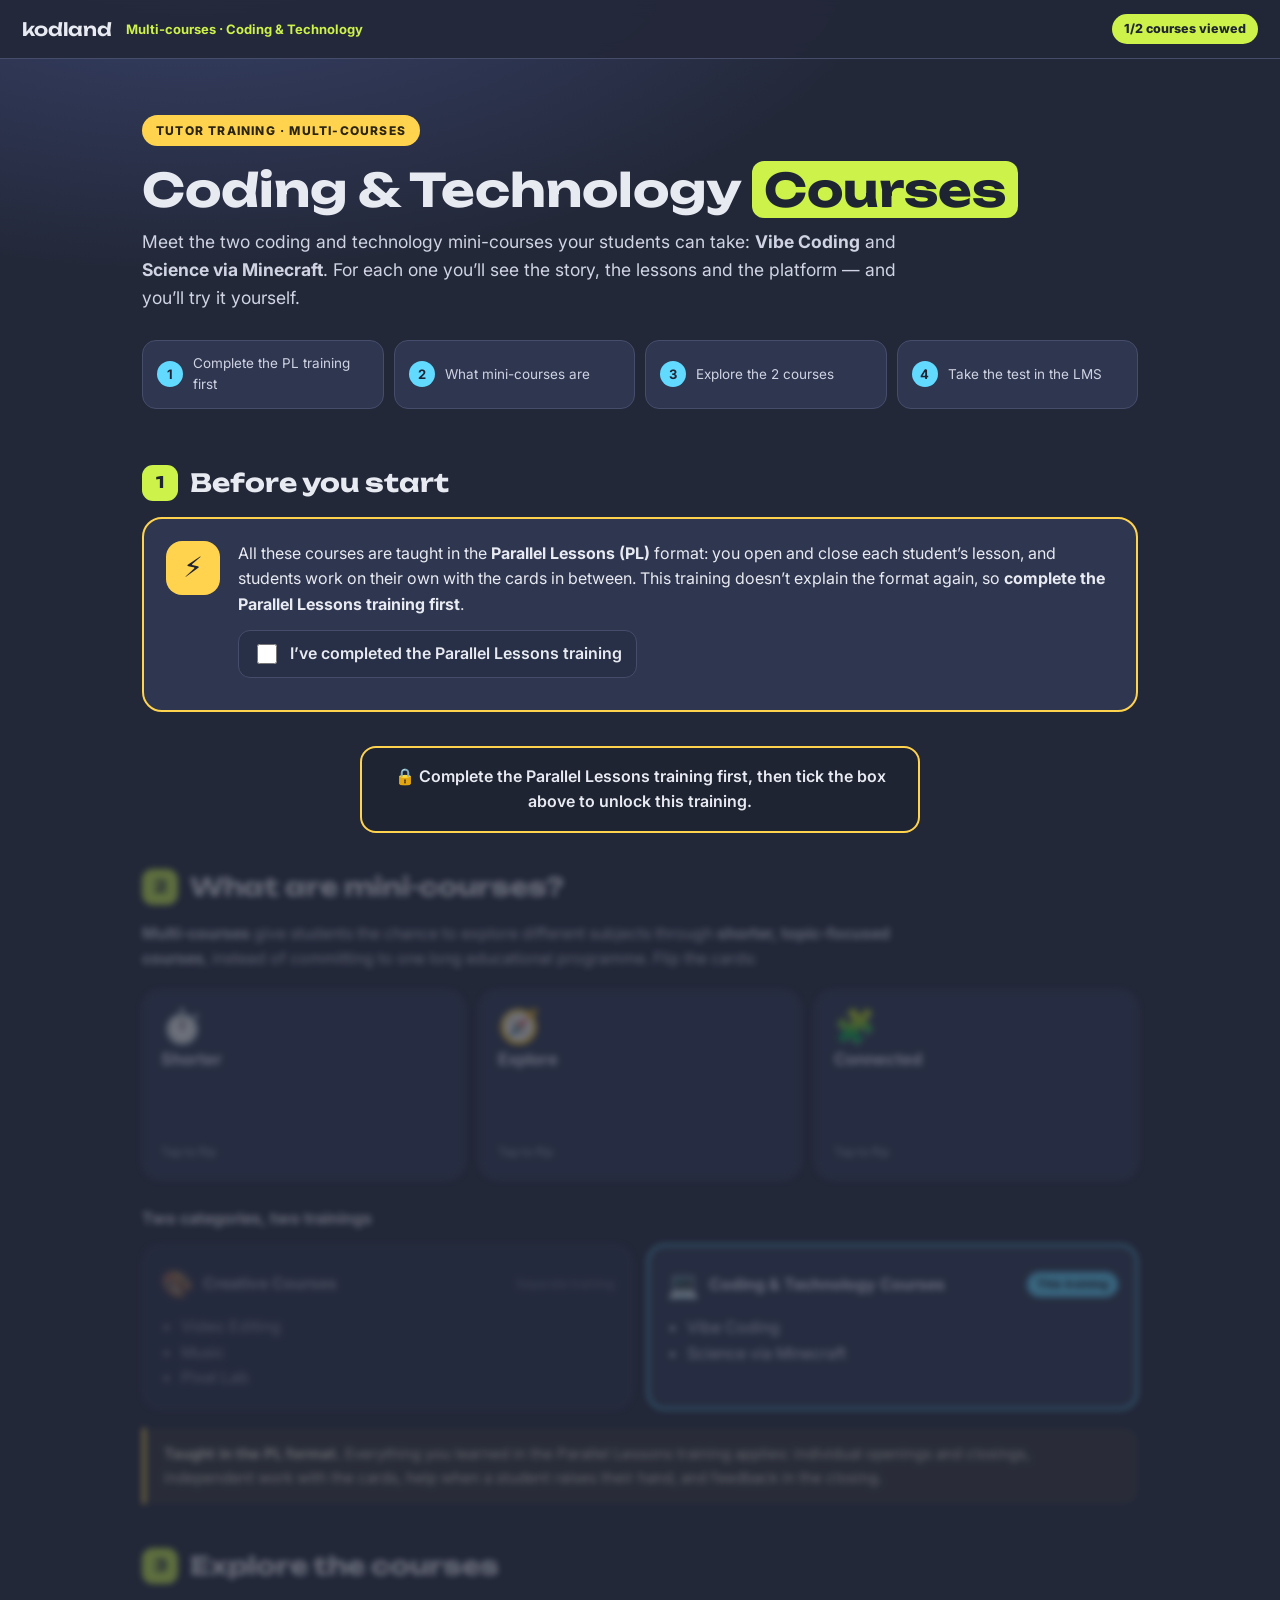
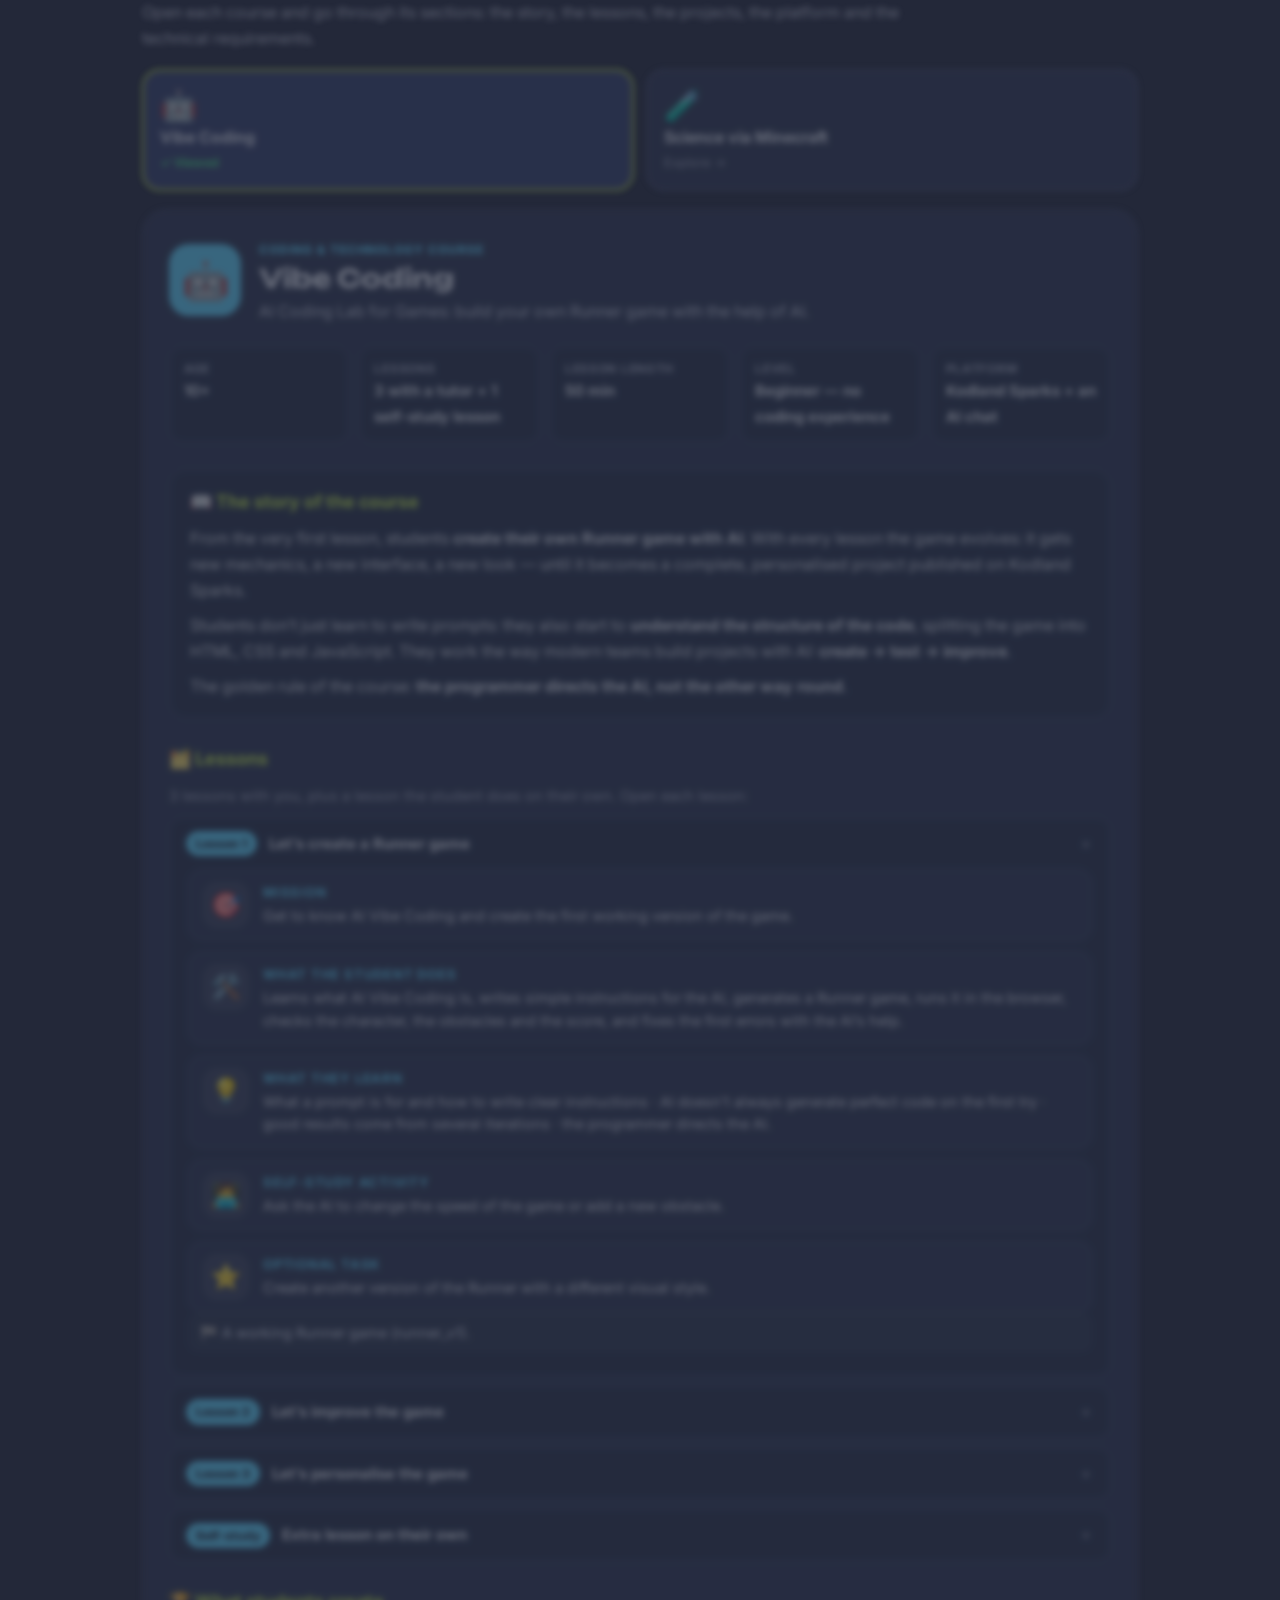
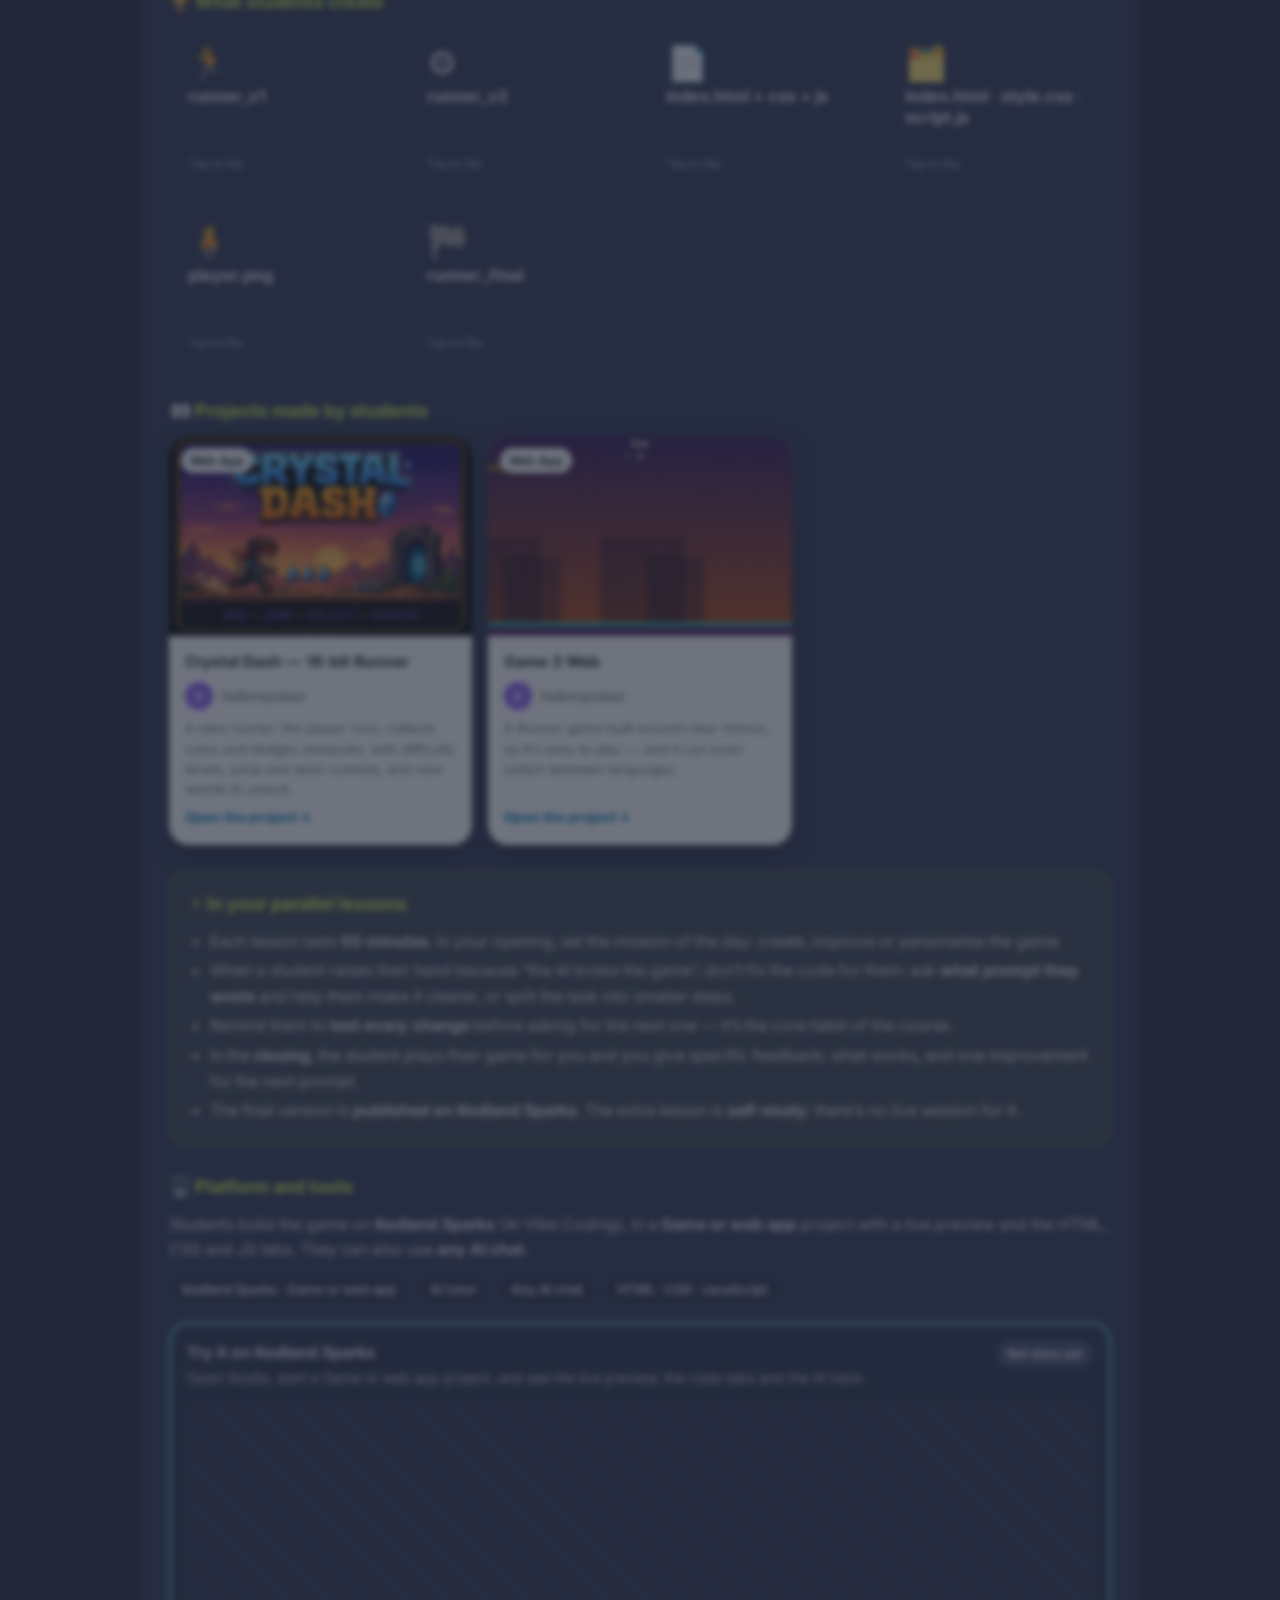
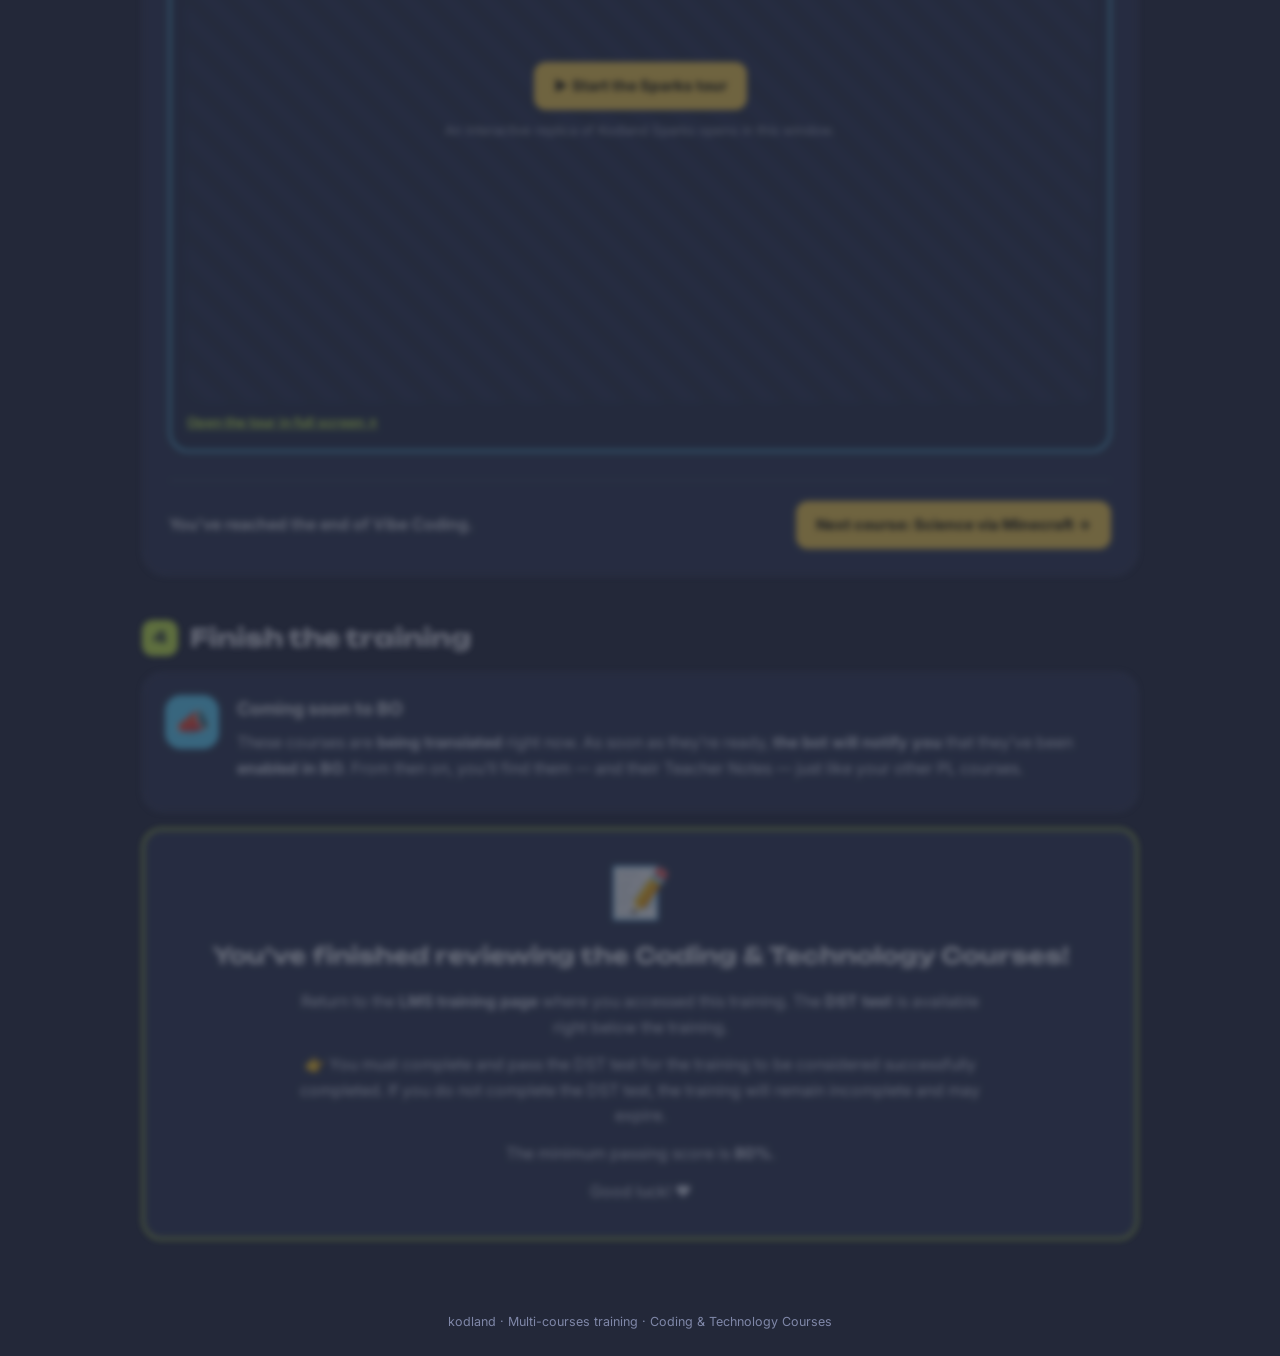
==== Coding_Courses/index.html @ 3a0e2c3d "Add files via upload" ====
<!doctype html>
<html lang="en">
<head>
<meta charset="utf-8">
<meta name="viewport" content="width=device-width, initial-scale=1">
<title>Coding & Technology Courses</title>
<link rel="preconnect" href="https://fonts.googleapis.com">
<link rel="preconnect" href="https://fonts.gstatic.com" crossorigin>
<link href="https://fonts.googleapis.com/css2?family=Inter:wght@400;500;600;700;800&family=Unbounded:wght@500;600;700;800&display=swap" rel="stylesheet">
<link rel="stylesheet" href="../assets/mc.css">
</head>
<body>
<div id="app"></div>

<!-- 1) Texts of the chosen language: index.html?lang=it loads content/it.js (default: English) -->
<script>
  (function(){
    var q = ((location.search.match(/[?&]lang=([a-z-]+)/i) || [])[1] || 'en').toLowerCase();
    document.write('<script src="content/' + q + '.js"><\/script>');
  })();
</script>
<script>
  // File missing or with an error? Fall back to English
  if (!window.MC_CONTENT) document.write('<script src="content/en.js"><\/script>');
</script>
<!-- 2) The engine (no texts inside), shared by both trainings -->
<script src="../assets/mc-engine.js"></script>
</body>
</html>
---- assets/mc.css ----
/* Multi-courses trainings — same visual style as the Parallel Lessons training */
:root{
  --bg:#232839; --panel:#2f3650; --panel2:#283047; --line:#454d6b; --txt:#e8eaf1; --muted:#a9aec1;
  --lime:#cdf24a; --yellow:#ffd34d; --ink:#1f2433; --ok:#4ade80; --ko:#ff6b7a;
  --accent:#ff8fd0;
}
body.track-coding{ --accent:#62d9ff; }
*{box-sizing:border-box}
html{scroll-behavior:smooth}
body{margin:0;color:var(--txt);font:16px/1.6 Inter,system-ui,sans-serif;background:radial-gradient(1200px 600px at 15% -10%,#3b4570 0%,var(--bg) 60%) fixed,var(--bg)}
button{font:inherit;color:inherit;cursor:pointer}
a{color:var(--lime)}
b{font-weight:700}

/* ---------- nav ---------- */
.nav{position:sticky;top:0;z-index:20;display:flex;align-items:center;gap:14px;padding:14px 22px;background:rgba(35,40,57,.92);backdrop-filter:blur(8px);border-bottom:1px solid var(--line)}
.logo{font-family:Unbounded,sans-serif;font-weight:600;font-size:18px}
.brand{color:var(--lime);font-weight:700;font-size:13px}
.pill{margin-left:auto;background:var(--lime);color:var(--ink);font-weight:800;font-size:12.5px;border-radius:999px;padding:5px 12px;white-space:nowrap}
main{max-width:1040px;margin:0 auto;padding:0 22px 40px}
.foot{text-align:center;color:#7f87a8;font-size:12.5px;padding:24px}

/* ---------- hero ---------- */
.hero{padding:56px 0 20px}
.kicker{display:inline-block;background:var(--yellow);color:#2a2410;font-weight:800;font-size:12px;letter-spacing:.1em;text-transform:uppercase;border-radius:999px;padding:6px 14px}
h1{font-family:Unbounded,sans-serif;font-size:46px;line-height:1.12;margin:18px 0 12px}
h1 span{background:var(--lime);color:var(--ink);padding:0 12px;border-radius:12px}
.lead{font-size:17.5px;color:#cfd3e2;max-width:760px;margin:0}
.steps-strip{display:grid;grid-template-columns:repeat(4,1fr);gap:10px;margin-top:28px}
.steps-strip div{display:flex;gap:10px;align-items:center;background:var(--panel);border:1px solid var(--line);border-radius:14px;padding:12px 14px;font-size:13.5px;color:#cfd3e2}
.steps-strip b{flex:0 0 26px;height:26px;border-radius:50%;background:var(--accent);color:var(--ink);display:grid;place-items:center;font-size:13px}

/* ---------- sections ---------- */
.sec{padding:34px 0 8px}
.sec h2{display:flex;align-items:center;gap:12px;font-family:Unbounded,sans-serif;font-size:25px;margin:0 0 14px}
.sec h2 i{font-style:normal;flex:0 0 36px;height:36px;border-radius:11px;background:var(--lime);color:var(--ink);display:grid;place-items:center;font-size:16px}
.intro{color:#cfd3e2;max-width:800px;margin:0 0 18px}
.sub{font-size:16px;margin:26px 0 12px}
.card{background:var(--panel);border:1px solid var(--line);border-radius:20px;padding:22px}
.callout{margin-top:18px;border-left:4px solid var(--yellow);background:rgba(255,211,77,.08);border-radius:0 14px 14px 0;padding:14px 18px;color:#e6e2cc;font-size:15px}
.muted{color:var(--muted);font-size:14.5px;margin:0 0 12px}

/* ---------- PL prerequisite ---------- */
.pl-card{display:flex;gap:18px;align-items:flex-start;border:2px solid var(--yellow)}
.pl-ic{flex:0 0 54px;height:54px;border-radius:16px;background:var(--yellow);color:var(--ink);display:grid;place-items:center;font-size:28px}
.pl-card p{margin:0 0 12px}
.check{display:inline-flex;gap:10px;align-items:center;background:var(--panel2);border:1px solid var(--line);border-radius:12px;padding:10px 14px;cursor:pointer;font-weight:600}
.check input{width:20px;height:20px;accent-color:var(--lime)}
.pl-note{color:var(--ok);font-size:14px;margin:10px 0 0 !important}
#gated{position:relative}
#gated.locked > .sec{filter:blur(3px);opacity:.35;pointer-events:none;user-select:none}
.gate-msg{display:none}
#gated.locked .gate-msg{display:block;position:sticky;top:90px;z-index:5;margin:26px auto 0;max-width:560px;text-align:center;background:var(--ink);border:2px solid var(--yellow);border-radius:16px;padding:16px 20px;font-weight:600}

/* ---------- flip cards ---------- */
.flips{display:grid;grid-template-columns:repeat(3,1fr);gap:14px}
.flips.small{grid-template-columns:repeat(auto-fill,minmax(210px,1fr))}
.flip{position:relative;border:0;background:none;padding:0;min-height:190px;perspective:900px;text-align:left}
.flips.small .flip{min-height:165px}
.flip-in{position:absolute;inset:0;transition:transform .5s;transform-style:preserve-3d;display:block}
.flip.on .flip-in{transform:rotateY(180deg)}
.front,.back{position:absolute;inset:0;backface-visibility:hidden;border-radius:18px;padding:18px;display:flex;flex-direction:column;border:1px solid var(--line)}
.front{background:var(--panel);justify-content:center;align-items:flex-start;gap:6px}
.front .f-ic{font-size:34px;line-height:1}
.front b{font-size:16.5px;line-height:1.3}
.front small{color:var(--muted);font-size:12px;margin-top:auto}
.back{background:var(--panel2);border-color:var(--accent);transform:rotateY(180deg);font-size:14px;line-height:1.55;justify-content:center;overflow:auto}
.flip:hover .front{border-color:var(--accent)}

/* ---------- categories ---------- */
.cats{display:grid;grid-template-columns:1fr 1fr;gap:14px}
.cat{background:var(--panel);border:1px solid var(--line);border-radius:18px;padding:18px;opacity:.6}
.cat.current{opacity:1;border:2px solid var(--accent)}
.cat-h{display:flex;align-items:center;gap:10px;flex-wrap:wrap}
.cat-h span{font-size:26px}
.cat-h em{font-style:normal;margin-left:auto;background:var(--accent);color:var(--ink);font-weight:800;font-size:11.5px;border-radius:999px;padding:3px 10px}
.cat-h small{margin-left:auto;color:var(--muted);font-size:12px}
.cat ul{margin:10px 0 0;padding-left:20px}

/* ---------- course tabs ---------- */
.tabs{display:grid;grid-template-columns:repeat(auto-fit,minmax(180px,1fr));gap:12px;margin-bottom:18px}
.tab{display:flex;flex-direction:column;align-items:flex-start;gap:2px;text-align:left;background:var(--panel);border:2px solid var(--line);border-radius:18px;padding:16px;transition:transform .2s,border-color .2s}
.tab:hover{transform:translateY(-3px);border-color:var(--accent)}
.tab.on{border-color:var(--lime);background:#36406a}
.tab .t-ic{font-size:30px;line-height:1.2}
.tab b{font-size:16px}
.tab small{color:var(--muted);font-size:12.5px}
.tab.done small{color:var(--ok);font-weight:700}

/* ---------- course ---------- */
.course{background:var(--panel);border:1px solid var(--line);border-radius:24px;padding:26px}
.c-head{display:flex;gap:18px;align-items:center}
.c-ic{flex:0 0 72px;height:72px;border-radius:20px;background:var(--accent);display:grid;place-items:center;font-size:38px}
.c-head small{color:var(--accent);font-weight:800;font-size:12px;letter-spacing:.08em;text-transform:uppercase}
.c-head h3{font-family:Unbounded,sans-serif;font-size:26px;margin:2px 0 4px;line-height:1.2}
.c-head p{margin:0;color:#cfd3e2}
.facts{display:grid;grid-template-columns:repeat(auto-fit,minmax(150px,1fr));gap:10px;margin:22px 0 6px}
.fact{background:var(--panel2);border:1px solid var(--line);border-radius:14px;padding:12px 14px}
.fact span{display:block;color:var(--muted);font-size:12px;text-transform:uppercase;letter-spacing:.06em;font-weight:700}
.fact b{font-size:15px;line-height:1.35}
.block{margin-top:26px}
.block h4{font-size:18px;margin:0 0 10px;color:var(--lime)}
.block p{margin:0 0 10px}
.story{background:var(--panel2);border-radius:18px;padding:18px 20px;border:1px solid var(--line)}
.story p:last-child{margin:0}
.pl{background:rgba(205,242,74,.07);border:1px solid rgba(205,242,74,.35);border-radius:18px;padding:18px 20px}
.pl ul{margin:0;padding-left:20px}
.pl li{margin:4px 0}

/* ---------- accordion ---------- */
.acc{border:1px solid var(--line);border-radius:14px;margin:8px 0;background:var(--panel2);overflow:hidden}
.acc-h{display:flex;align-items:center;gap:12px;width:100%;border:0;background:none;padding:13px 16px;text-align:left}
.acc-n{flex:0 0 auto;background:var(--accent);color:var(--ink);font-weight:800;font-size:12px;border-radius:999px;padding:3px 10px}
.acc-h b{font-size:15px}
.acc-x{margin-left:auto;color:var(--muted);transition:transform .2s}
.acc.open .acc-x{transform:rotate(45deg)}
.acc-b{display:none;padding:0 18px 14px;font-size:14.5px}
.acc.open .acc-b{display:block}
.lessons{margin:0 0 10px;padding-left:22px}
.lessons li{margin:3px 0}
.result{background:rgba(255,255,255,.04);border-radius:10px;padding:8px 12px;color:#dfe3f0}

/* ---------- interactive method (Minecraft) ---------- */
.method{display:flex;align-items:center;gap:8px;flex-wrap:wrap}
.method i{font-style:normal;color:var(--muted)}
.m-step{display:flex;flex-direction:column;align-items:center;gap:2px;min-width:120px;background:var(--panel2);border:2px solid var(--line);border-radius:14px;padding:12px}
.m-step span{font-size:26px}
.m-step b{font-size:13.5px}
.m-step.on,.m-step:hover{border-color:var(--accent)}
.m-text{margin-top:12px;background:var(--panel2);border-radius:12px;padding:12px 16px;font-size:14.5px;color:#dfe3f0}

/* ---------- platform + Sparks tour ---------- */
.tools{display:flex;flex-wrap:wrap;gap:8px}
.tool{background:var(--panel2);border:1px solid var(--line);border-radius:999px;padding:5px 12px;font-size:13px;font-weight:600}
.tour{margin-top:16px;border:2px solid var(--accent);border-radius:20px;padding:16px;background:var(--panel2)}
.tour-head{display:flex;gap:14px;align-items:flex-start;margin-bottom:12px}
.tour-head p{margin:2px 0 0;font-size:14px;color:#cfd3e2}
.tour-badge{margin-left:auto;flex:0 0 auto;font-size:12px;font-weight:800;border-radius:999px;padding:4px 10px;background:var(--line);color:var(--txt);white-space:nowrap}
.tour-badge.on{background:var(--ok);color:var(--ink)}
.tour-frame{height:600px;border-radius:14px;background:repeating-linear-gradient(45deg,#2b3247,#2b3247 14px,#2e3550 14px,#2e3550 28px);display:flex;flex-direction:column;align-items:center;justify-content:center;gap:10px;overflow:hidden}
.tour-frame small{color:var(--muted)}
.tour-frame.live{background:#fff}
.tour-frame iframe{width:100%;height:100%;border:0}
.tour-full{display:inline-block;margin-top:10px;font-size:13.5px;font-weight:700}
.btn-y{background:var(--yellow);color:#2a2205;border:0;border-radius:12px;padding:12px 20px;font-weight:800;font-size:15px}
.btn-y:hover{filter:brightness(1.05)}
.links{display:flex;flex-wrap:wrap;gap:10px}
.links a{background:var(--panel2);border:1px solid var(--line);border-radius:12px;padding:9px 14px;text-decoration:none;font-weight:700;font-size:14px}
.btn-y{display:inline-block;text-decoration:none}
.btn-y.off{opacity:.5;cursor:default}

/* ---------- lesson stages with icons ---------- */
.dts{display:grid;gap:10px}
.dt{display:flex;gap:14px;align-items:flex-start;background:var(--panel);border:1px solid var(--line);border-radius:14px;padding:12px 14px}
.dt-ic{flex:0 0 46px;height:46px;border-radius:14px;background:rgba(255,255,255,.07);border:1px solid var(--line);display:grid;place-items:center;font-size:24px}
.dt b{display:block;color:var(--accent);font-size:13px;text-transform:uppercase;letter-spacing:.06em}
.dt p{margin:2px 0 0 !important;font-size:14.5px;line-height:1.55}

/* ---------- student projects ---------- */
.projs{display:grid;grid-template-columns:repeat(auto-fill,minmax(260px,1fr));gap:16px}
.pjc{border-radius:20px;background:#fff;overflow:hidden;display:flex;flex-direction:column;text-decoration:none;color:#1d1f27;transition:transform .2s,box-shadow .2s;box-shadow:0 10px 26px rgba(0,0,0,.25)}
.pjc:hover{transform:translateY(-4px);box-shadow:0 16px 34px rgba(0,0,0,.35)}
.pjc .th{height:200px;position:relative;display:flex;align-items:center;justify-content:center;overflow:hidden;background:#0f1220}
.pjc .th img{width:100%;height:100%;object-fit:cover}
.pjc .th.px{background:repeating-conic-gradient(#e9ecf5 0 25%,#fff 0 50%) 0 0/24px 24px}
.pjc .th.px img{object-fit:contain;image-rendering:pixelated;padding:14px}
.pjc .thf{font-size:80px}
.pjc .tag{position:absolute;left:12px;top:12px;background:#fff;border-radius:999px;font-size:12px;font-weight:700;padding:3px 9px;box-shadow:0 2px 8px rgba(0,0,0,.15)}
.pjc .bd{padding:14px 16px 16px;display:flex;flex-direction:column;gap:8px;flex:1}
.pjc .t{font-weight:700;font-size:15.5px}
.pjc .by{display:flex;gap:8px;align-items:center;font-size:13px;color:#555}
.pjc .by i{width:28px;height:28px;border-radius:50%;display:grid;place-items:center;color:#fff;font-style:normal;font-size:12px;font-weight:700;background:#8B5CF6}
.pjc .ds{font-size:13.5px;color:#6b6e78;line-height:1.5}
.pjc .op{margin-top:auto;font-weight:800;font-size:13.5px;color:#d6338a}
body.track-coding .pjc .op{color:#0a84b8}
.gal{display:flex;flex-wrap:wrap;gap:14px;margin-top:4px}
.gal figure{margin:0;width:150px;background:repeating-conic-gradient(#e9ecf5 0 25%,#fff 0 50%) 0 0/20px 20px;border-radius:16px;overflow:hidden;text-align:center}
.gal img{width:100%;height:130px;object-fit:contain;image-rendering:pixelated;padding:12px}
.gal figcaption{background:var(--panel2);color:var(--txt);font-size:12.5px;font-weight:700;padding:7px 6px}
.block .projs + .muted{margin-top:18px}

/* ---------- technical requirements (always visible) ---------- */
.req{border:2px solid var(--yellow);background:rgba(255,211,77,.07);border-radius:20px;padding:20px}
.req-h{display:flex;gap:14px;align-items:center;margin-bottom:14px}
.req-h > span{flex:0 0 52px;height:52px;border-radius:16px;background:var(--yellow);display:grid;place-items:center;font-size:26px}
.req-h h4{color:var(--yellow) !important;margin:0 0 2px !important;font-size:19px !important}
.req-h p{margin:0 !important;font-size:14px;color:#e6e2cc}
.req-grid{display:grid;grid-template-columns:repeat(auto-fill,minmax(230px,1fr));gap:10px}
.req-i{display:flex;gap:12px;align-items:flex-start;background:var(--panel2);border:1px solid var(--line);border-radius:14px;padding:12px}
.req-i span{font-size:22px;line-height:1.2}
.req-i p{margin:0 !important;font-size:14px;line-height:1.5}

/* ---------- launcher (Minecraft) ---------- */
.launcher{display:flex;gap:16px;align-items:flex-start;margin-top:16px;border:2px solid var(--accent);border-radius:18px;padding:18px;background:var(--panel2)}
.l-ic{flex:0 0 52px;height:52px;border-radius:16px;background:var(--accent);display:grid;place-items:center;font-size:26px}
.launcher b{font-size:16px}
.launcher p{margin:4px 0 12px !important;font-size:14.5px}

/* ---------- end of a course ---------- */
.c-end{display:flex;align-items:center;gap:14px;flex-wrap:wrap;margin-top:28px;border-top:1px solid var(--line);padding-top:20px;font-weight:600}
.c-end .btn-y{margin-left:auto}

/* ---------- final ---------- */
.soon-card{display:flex;gap:18px;align-items:flex-start;margin-bottom:16px}
.soon-ic{flex:0 0 54px;height:54px;border-radius:16px;background:var(--accent);display:grid;place-items:center;font-size:28px}
.soon-card h3{margin:0 0 6px;font-size:18px}
.soon-card p{margin:0 0 8px;color:#dfe3f0}
.lms-card{text-align:center;border:2px solid var(--lime)}
.final-ic{font-size:50px}
.lms-card h3{font-family:Unbounded,sans-serif;font-size:23px;margin:6px 0 14px}
.lms-card p{max-width:700px;margin:0 auto 12px;color:#dfe3f0}

@media (max-width:760px){
  h1{font-size:32px}
  .steps-strip,.flips,.cats{grid-template-columns:1fr}
  .pl-card{flex-direction:column}
  .tour-frame{height:520px}
  .course{padding:18px}
}
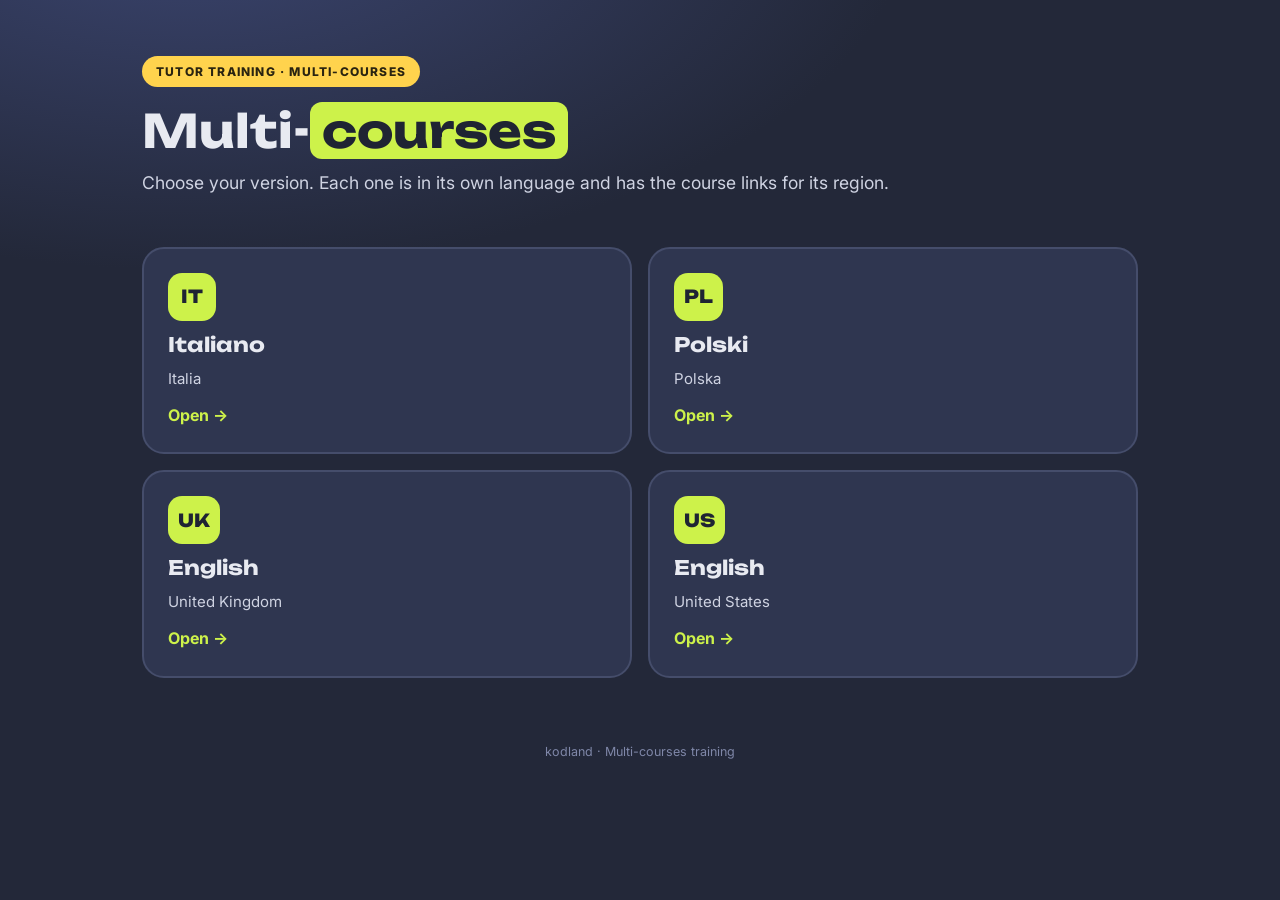
==== commit f7bfa36c: "Add files via upload" ====
--- a/Coding_Courses/index.html
+++ b/Coding_Courses/index.html
@@ -15,13 +15,15 @@
 <!-- 1) Texts of the chosen language: index.html?lang=it loads content/it.js (default: English) -->
 <script>
   (function(){
-    var q = ((location.search.match(/[?&]lang=([a-z-]+)/i) || [])[1] || 'en').toLowerCase();
-    document.write('<script src="content/' + q + '.js"><\/script>');
+    var m = location.search.match(/[?&]lang=([a-z-]+)/i);
+    // No language chosen: go to the version selector (use ?lang=en for the generic English version)
+    if (!m) { window.MC_REDIRECT = true; location.replace('../index.html'); return; }
+    document.write('<script src="content/' + m[1].toLowerCase() + '.js"><\/script>');
   })();
 </script>
 <script>
   // File missing or with an error? Fall back to English
-  if (!window.MC_CONTENT) document.write('<script src="content/en.js"><\/script>');
+  if (!window.MC_CONTENT && !window.MC_REDIRECT) document.write('<script src="content/en.js"><\/script>');
 </script>
 <!-- 2) The engine (no texts inside), shared by both trainings -->
 <script src="../assets/mc-engine.js"></script>
--- a/assets/mc.css
+++ b/assets/mc.css
@@ -118,6 +118,10 @@
 .acc.open .acc-b{display:block}
 .lessons{margin:0 0 10px;padding-left:22px}
 .lessons li{margin:3px 0}
+.outs{margin:0;padding-left:22px}
+.outs li{margin:5px 0}
+.launcher .bo-note{border-left:4px solid var(--yellow);background:rgba(255,211,77,.08);border-radius:0 12px 12px 0;padding:10px 14px;color:#e6e2cc}
+.launcher.bo{margin-top:28px}
 .result{background:rgba(255,255,255,.04);border-radius:10px;padding:8px 12px;color:#dfe3f0}
 
 /* ---------- interactive method (Minecraft) ---------- */
